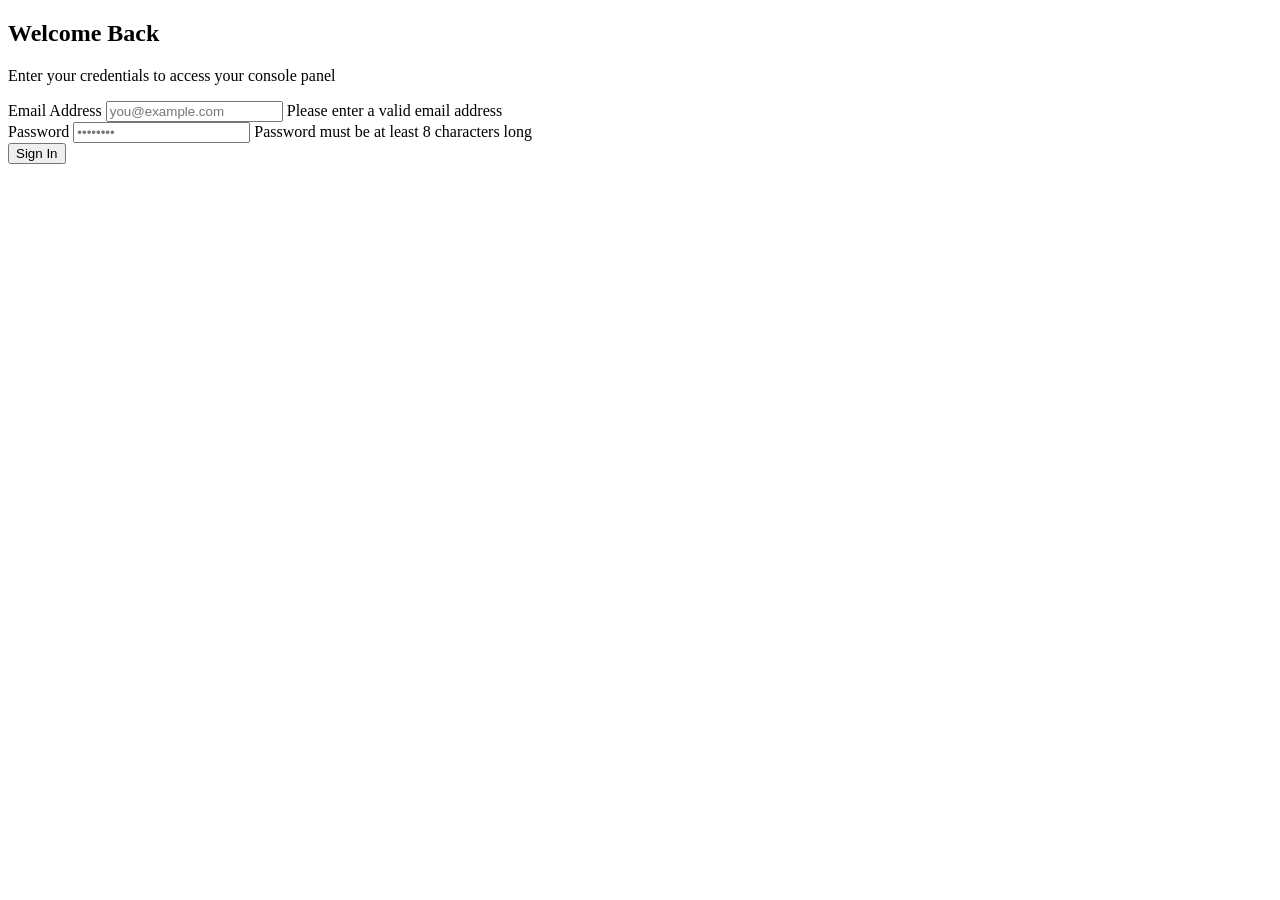
==== login-validation/index.html @ 41925afd "Create index.html" ====
<!DOCTYPE html>
<html lang="en">
<head>
    <meta charset="UTF-8">
    <meta name="viewport" content="width=device-width, initial-scale=1.0">
    <title>Secure Portal Login</title>
    <link rel="stylesheet" href="style.css">
</head>
<body>
    <div class="login-wrapper">
        <div class="login-card">
            <header class="card-header">
                <h2>Welcome Back</h2>
                <p>Enter your credentials to access your console panel</p>
            </header>

            <div id="status-banner" class="status-banner hidden"></div>

            <form id="login-form" novalidate>
                <div class="input-group">
                    <label for="email">Email Address</label>
                    <input type="email" id="email" placeholder="you@example.com" autocomplete="username" required>
                    <span class="error-msg" id="email-error">Please enter a valid email address</span>
                </div>

                <div class="input-group">
                    <label for="password">Password</label>
                    <input type="password" id="password" placeholder="••••••••" autocomplete="current-password" required>
                    <span class="error-msg" id="password-error">Password must be at least 8 characters long</span>
                </div>

                <button type="submit" id="submit-btn" class="submit-btn">
                    <span class="btn-text">Sign In</span>
                    <div class="spinner hidden"></div>
                </button>
            </form>
        </div>
    </div>
    <script src="script.js"></script>
</body>
</html>
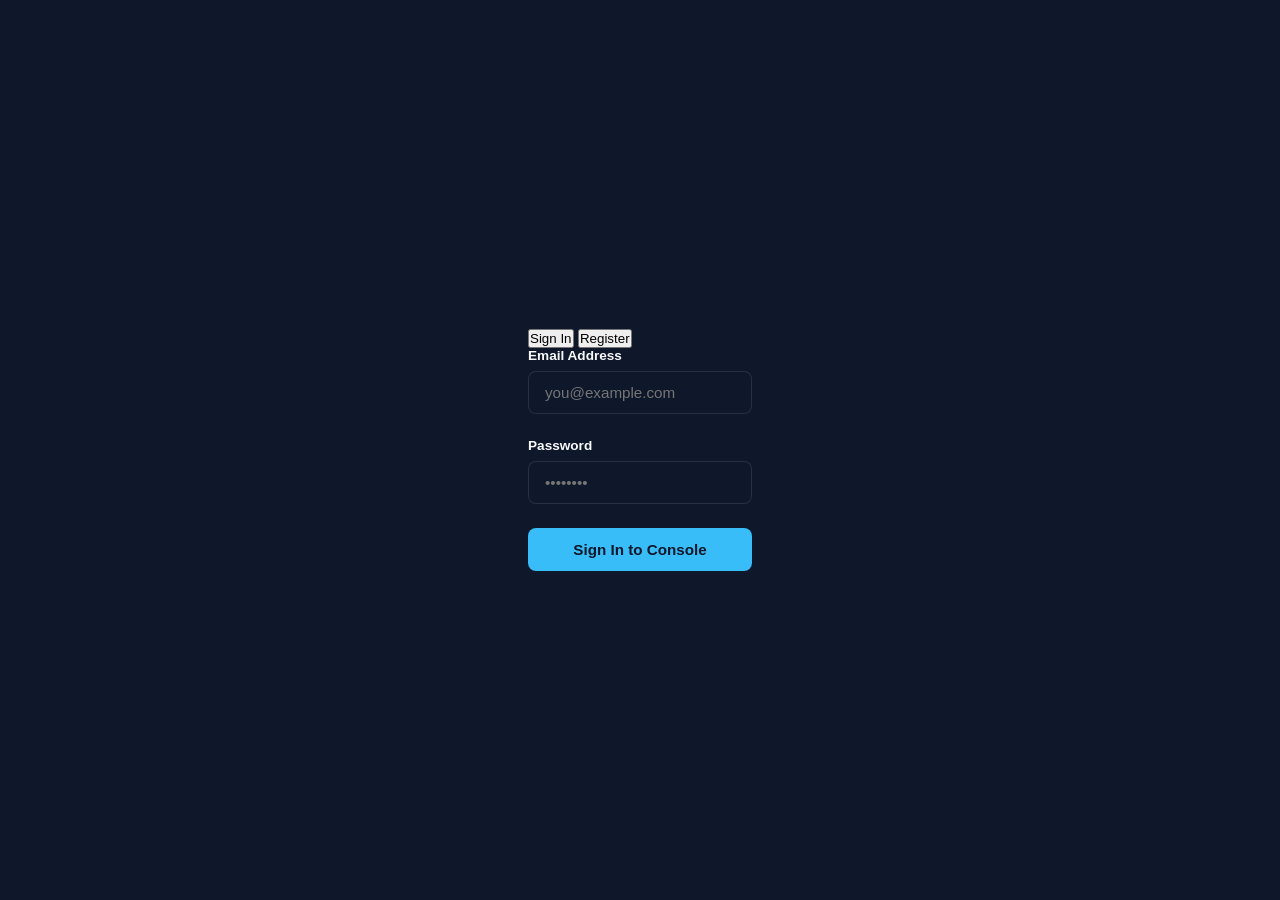
==== commit b442a866: "Update index.html" ====
--- a/login-validation/index.html
+++ b/login-validation/index.html
@@ -3,37 +3,64 @@
 <head>
     <meta charset="UTF-8">
     <meta name="viewport" content="width=device-width, initial-scale=1.0">
-    <title>Secure Portal Login</title>
+    <title>Gateway Authentication Console</title>
     <link rel="stylesheet" href="style.css">
 </head>
 <body>
-    <div class="login-wrapper">
-        <div class="login-card">
-            <header class="card-header">
-                <h2>Welcome Back</h2>
-                <p>Enter your credentials to access your console panel</p>
-            </header>
+    <div class="auth-wrapper">
+        <div class="auth-card">
+            
+            <div class="tab-toggle-group">
+                <button type="button" class="tab-btn active" id="toggle-login-tab">Sign In</button>
+                <button type="button" class="tab-btn" id="toggle-reg-tab">Register</button>
+            </div>
 
             <div id="status-banner" class="status-banner hidden"></div>
 
-            <form id="login-form" novalidate>
+            <form id="login-form" class="auth-form novalidate">
                 <div class="input-group">
-                    <label for="email">Email Address</label>
-                    <input type="email" id="email" placeholder="you@example.com" autocomplete="username" required>
-                    <span class="error-msg" id="email-error">Please enter a valid email address</span>
+                    <label for="login-email">Email Address</label>
+                    <input type="email" id="login-email" placeholder="you@example.com" autocomplete="username" required>
+                    <span class="error-msg">Please enter a valid email address</span>
                 </div>
 
                 <div class="input-group">
-                    <label for="password">Password</label>
-                    <input type="password" id="password" placeholder="••••••••" autocomplete="current-password" required>
-                    <span class="error-msg" id="password-error">Password must be at least 8 characters long</span>
+                    <label for="login-password">Password</label>
+                    <input type="password" id="login-password" placeholder="••••••••" autocomplete="current-password" required>
+                    <span class="error-msg">Password must be at least 8 characters long</span>
                 </div>
 
-                <button type="submit" id="submit-btn" class="submit-btn">
-                    <span class="btn-text">Sign In</span>
-                    <div class="spinner hidden"></div>
-                </button>
+                <button type="submit" class="submit-btn">Sign In to Console</button>
             </form>
+
+            <form id="register-form" class="auth-form hidden novalidate">
+                <div class="input-group">
+                    <label for="reg-name">Full Name</label>
+                    <input type="text" id="reg-name" placeholder="John Doe" autocomplete="name" required>
+                    <span class="error-msg">Name field cannot be left blank</span>
+                </div>
+
+                <div class="input-group">
+                    <label for="reg-email">Email Address</label>
+                    <input type="email" id="reg-email" placeholder="newuser@example.com" autocomplete="email" required>
+                    <span class="error-msg">Please provide a valid registration email</span>
+                </div>
+
+                <div class="input-group">
+                    <label for="reg-password">Create Password</label>
+                    <input type="password" id="reg-password" placeholder="Min. 8 characters" autocomplete="new-password" required>
+                    <span class="error-msg">Password must contain at least 8 characters</span>
+                </div>
+
+                <div class="input-group">
+                    <label for="reg-confirm">Confirm Password</label>
+                    <input type="password" id="reg-confirm" placeholder="Repeat your password" autocomplete="new-password" required>
+                    <span class="error-msg">Security mismatch: Passwords do not match</span>
+                </div>
+
+                <button type="submit" class="submit-btn register-variant">Create New Account</button>
+            </form>
+
         </div>
     </div>
     <script src="script.js"></script>
--- a/login-validation/style.css
+++ b/login-validation/style.css
@@ -0,0 +1,158 @@
+:root {
+    --bg-universe: #0f172a;
+    --card-surface: #1e293b;
+    --accent-primary: #38bdf8;
+    --accent-hover: #0ea5e9;
+    --text-high: #f8fafc;
+    --text-low: #94a3b8;
+    --feedback-error: #ef4444;
+    --feedback-success: #22c55e;
+    --transition-smooth: all 0.25s cubic-bezier(0.4, 0, 0.2, 1);
+}
+
+* {
+    box-sizing: border-box;
+    margin: 0;
+    padding: 0;
+    font-family: 'Segoe UI', Tahoma, Geneva, Verdana, sans-serif;
+}
+
+body {
+    background-color: var(--bg-universe);
+    color: var(--text-high);
+    min-height: 100vh;
+    display: flex;
+    align-items: center;
+    justify-content: center;
+    padding: 1.5rem;
+}
+
+.login-wrapper {
+    width: 100%;
+    max-width: 420px;
+}
+
+.login-card {
+    background-color: var(--card-surface);
+    padding: 2.5rem 2rem;
+    border-radius: 16px;
+    box-shadow: 0 25px 50px -12px rgba(0, 0, 0, 0.5);
+    border: 1px solid rgba(255, 255, 255, 0.05);
+}
+
+.card-header {
+    text-align: center;
+    margin-bottom: 2rem;
+}
+
+.card-header h2 {
+    font-size: 1.75rem;
+    font-weight: 700;
+    margin-bottom: 0.5rem;
+    letter-spacing: -0.02em;
+}
+
+.card-header p {
+    color: var(--text-low);
+    font-size: 0.9rem;
+}
+
+/* Form Structural Core elements */
+.input-group {
+    margin-bottom: 1.5rem;
+    position: relative;
+}
+
+.input-group label {
+    display: block;
+    font-size: 0.85rem;
+    font-weight: 600;
+    margin-bottom: 0.5rem;
+    color: var(--text-high);
+}
+
+.input-group input {
+    width: 100%;
+    padding: 0.75rem 1rem;
+    background-color: #0f172a;
+    border: 1px solid rgba(255, 255, 255, 0.1);
+    border-radius: 8px;
+    color: var(--text-high);
+    font-size: 0.95rem;
+    transition: var(--transition-smooth);
+}
+
+.input-group input:focus {
+    outline: none;
+    border-color: var(--accent-primary);
+    box-shadow: 0 0 0 3px rgba(56, 189, 248, 0.15);
+}
+
+/* Custom error injection classes */
+.input-group.invalid input {
+    border-color: var(--feedback-error);
+    background-color: rgba(239, 68, 68, 0.02);
+}
+
+.error-msg {
+    color: var(--feedback-error);
+    font-size: 0.75rem;
+    margin-top: 0.35rem;
+    display: none;
+}
+
+.input-group.invalid .error-msg {
+    display: block;
+}
+
+/* Submit Control Core configuration */
+.submit-btn {
+    width: 100%;
+    padding: 0.8rem;
+    background-color: var(--accent-primary);
+    color: #0f172a;
+    border: none;
+    border-radius: 8px;
+    font-size: 0.95rem;
+    font-weight: 700;
+    cursor: pointer;
+    transition: var(--transition-smooth);
+    display: flex;
+    justify-content: center;
+    align-items: center;
+    position: relative;
+}
+
+.submit-btn:hover {
+    background-color: var(--accent-hover);
+}
+
+/* Status Notifications Banner Layout */
+.status-banner {
+    padding: 0.75rem 1rem;
+    border-radius: 8px;
+    font-size: 0.85rem;
+    font-weight: 600;
+    margin-bottom: 1.5rem;
+    text-align: center;
+    animation: slideDown 0.2s ease;
+}
+
+.status-banner.success {
+    background-color: rgba(34, 197, 94, 0.15);
+    color: var(--feedback-success);
+    border: 1px solid rgba(34, 197, 94, 0.2);
+}
+
+.status-banner.error {
+    background-color: rgba(239, 68, 68, 0.15);
+    color: var(--feedback-error);
+    border: 1px solid rgba(239, 68, 68, 0.2);
+}
+
+.hidden { display: none !important; }
+
+@keyframes slideDown {
+    from { transform: translateY(-5px); opacity: 0; }
+    to { transform: translateY(0); opacity: 1; }
+}
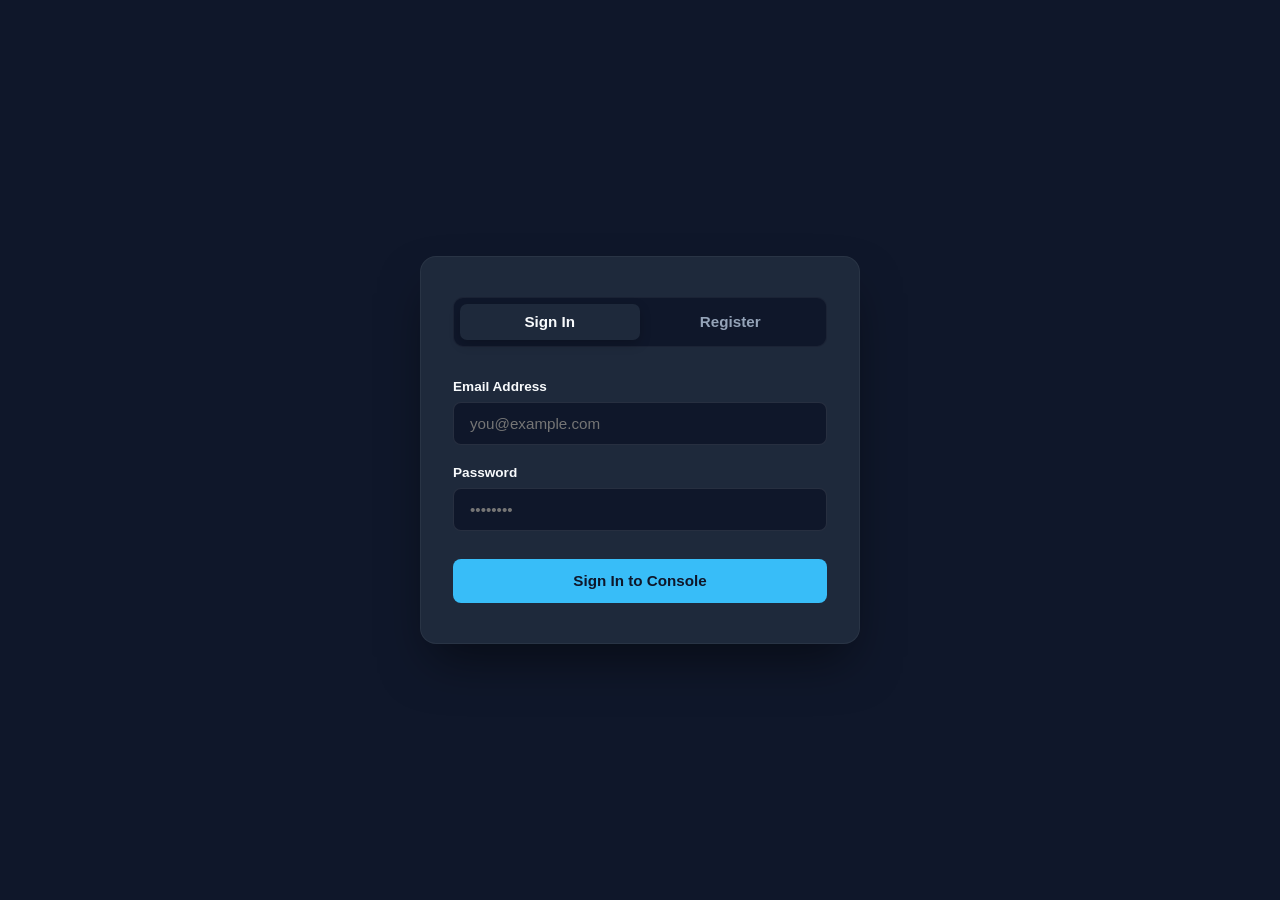
==== commit dbc556b6: "Update index.html" ====
--- a/login-validation/index.html
+++ b/login-validation/index.html
@@ -17,7 +17,7 @@
 
             <div id="status-banner" class="status-banner hidden"></div>
 
-            <form id="login-form" class="auth-form novalidate">
+            <form id="login-form" class="auth-form" novalidate>
                 <div class="input-group">
                     <label for="login-email">Email Address</label>
                     <input type="email" id="login-email" placeholder="you@example.com" autocomplete="username" required>
@@ -33,36 +33,4 @@
                 <button type="submit" class="submit-btn">Sign In to Console</button>
             </form>
 
-            <form id="register-form" class="auth-form hidden novalidate">
-                <div class="input-group">
-                    <label for="reg-name">Full Name</label>
-                    <input type="text" id="reg-name" placeholder="John Doe" autocomplete="name" required>
-                    <span class="error-msg">Name field cannot be left blank</span>
-                </div>
-
-                <div class="input-group">
-                    <label for="reg-email">Email Address</label>
-                    <input type="email" id="reg-email" placeholder="newuser@example.com" autocomplete="email" required>
-                    <span class="error-msg">Please provide a valid registration email</span>
-                </div>
-
-                <div class="input-group">
-                    <label for="reg-password">Create Password</label>
-                    <input type="password" id="reg-password" placeholder="Min. 8 characters" autocomplete="new-password" required>
-                    <span class="error-msg">Password must contain at least 8 characters</span>
-                </div>
-
-                <div class="input-group">
-                    <label for="reg-confirm">Confirm Password</label>
-                    <input type="password" id="reg-confirm" placeholder="Repeat your password" autocomplete="new-password" required>
-                    <span class="error-msg">Security mismatch: Passwords do not match</span>
-                </div>
-
-                <button type="submit" class="submit-btn register-variant">Create New Account</button>
-            </form>
-
-        </div>
-    </div>
-    <script src="script.js"></script>
-</body>
-</html>
+            <form id="register-form"
--- a/login-validation/style.css
+++ b/login-validation/style.css
@@ -1,13 +1,12 @@
 :root {
     --bg-universe: #0f172a;
     --card-surface: #1e293b;
-    --accent-primary: #38bdf8;
-    --accent-hover: #0ea5e9;
+    --accent-blue: #38bdf8;
+    --accent-green: #22c55e;
     --text-high: #f8fafc;
     --text-low: #94a3b8;
     --feedback-error: #ef4444;
-    --feedback-success: #22c55e;
-    --transition-smooth: all 0.25s cubic-bezier(0.4, 0, 0.2, 1);
+    --transition-smooth: all 0.2s cubic-bezier(0.4, 0, 0.2, 1);
 }
 
 * {
@@ -27,12 +26,12 @@
     padding: 1.5rem;
 }
 
-.login-wrapper {
+.auth-wrapper {
     width: 100%;
-    max-width: 420px;
+    max-width: 440px;
 }
 
-.login-card {
+.auth-card {
     background-color: var(--card-surface);
     padding: 2.5rem 2rem;
     border-radius: 16px;
@@ -40,27 +39,38 @@
     border: 1px solid rgba(255, 255, 255, 0.05);
 }
 
-.card-header {
-    text-align: center;
+/* Tab Navigation Toggles */
+.tab-toggle-group {
+    display: flex;
+    background-color: #0f172a;
+    padding: 0.35rem;
+    border-radius: 10px;
     margin-bottom: 2rem;
+    border: 1px solid rgba(255, 255, 255, 0.05);
 }
 
-.card-header h2 {
-    font-size: 1.75rem;
-    font-weight: 700;
-    margin-bottom: 0.5rem;
-    letter-spacing: -0.02em;
+.tab-btn {
+    flex: 1;
+    padding: 0.6rem;
+    background: none;
+    border: none;
+    color: var(--text-low);
+    font-weight: 600;
+    font-size: 0.95rem;
+    cursor: pointer;
+    border-radius: 7px;
+    transition: var(--transition-smooth);
 }
 
-.card-header p {
-    color: var(--text-low);
-    font-size: 0.9rem;
+.tab-btn.active {
+    background-color: var(--card-surface);
+    color: var(--text-high);
+    box-shadow: 0 4px 12px rgba(0, 0, 0, 0.2);
 }
 
-/* Form Structural Core elements */
+/* Input layout architecture */
 .input-group {
-    margin-bottom: 1.5rem;
-    position: relative;
+    margin-bottom: 1.25rem;
 }
 
 .input-group label {
@@ -68,7 +78,6 @@
     font-size: 0.85rem;
     font-weight: 600;
     margin-bottom: 0.5rem;
-    color: var(--text-high);
 }
 
 .input-group input {
@@ -84,11 +93,11 @@
 
 .input-group input:focus {
     outline: none;
-    border-color: var(--accent-primary);
+    border-color: var(--accent-blue);
     box-shadow: 0 0 0 3px rgba(56, 189, 248, 0.15);
 }
 
-/* Custom error injection classes */
+/* Errors Handling */
 .input-group.invalid input {
     border-color: var(--feedback-error);
     background-color: rgba(239, 68, 68, 0.02);
@@ -105,11 +114,11 @@
     display: block;
 }
 
-/* Submit Control Core configuration */
+/* Submit Interfaces */
 .submit-btn {
     width: 100%;
-    padding: 0.8rem;
-    background-color: var(--accent-primary);
+    padding: 0.85rem;
+    background-color: var(--accent-blue);
     color: #0f172a;
     border: none;
     border-radius: 8px;
@@ -117,17 +126,16 @@
     font-weight: 700;
     cursor: pointer;
     transition: var(--transition-smooth);
-    display: flex;
-    justify-content: center;
-    align-items: center;
-    position: relative;
+    margin-top: 0.5rem;
 }
 
-.submit-btn:hover {
-    background-color: var(--accent-hover);
+.submit-btn:hover { opacity: 0.9; }
+.submit-btn.register-variant {
+    background-color: var(--accent-green);
+    color: #0f172a;
 }
 
-/* Status Notifications Banner Layout */
+/* Status Messages */
 .status-banner {
     padding: 0.75rem 1rem;
     border-radius: 8px;
@@ -135,24 +143,8 @@
     font-weight: 600;
     margin-bottom: 1.5rem;
     text-align: center;
-    animation: slideDown 0.2s ease;
 }
-
-.status-banner.success {
-    background-color: rgba(34, 197, 94, 0.15);
-    color: var(--feedback-success);
-    border: 1px solid rgba(34, 197, 94, 0.2);
-}
-
-.status-banner.error {
-    background-color: rgba(239, 68, 68, 0.15);
-    color: var(--feedback-error);
-    border: 1px solid rgba(239, 68, 68, 0.2);
-}
+.status-banner.success { background: rgba(34, 197, 94, 0.15); color: var(--accent-green); border: 1px solid rgba(34, 197, 94, 0.2); }
+.status-banner.error { background: rgba(239, 68, 68, 0.15); color: var(--feedback-error); border: 1px solid rgba(239, 68, 68, 0.2); }
 
 .hidden { display: none !important; }
-
-@keyframes slideDown {
-    from { transform: translateY(-5px); opacity: 0; }
-    to { transform: translateY(0); opacity: 1; }
-}
